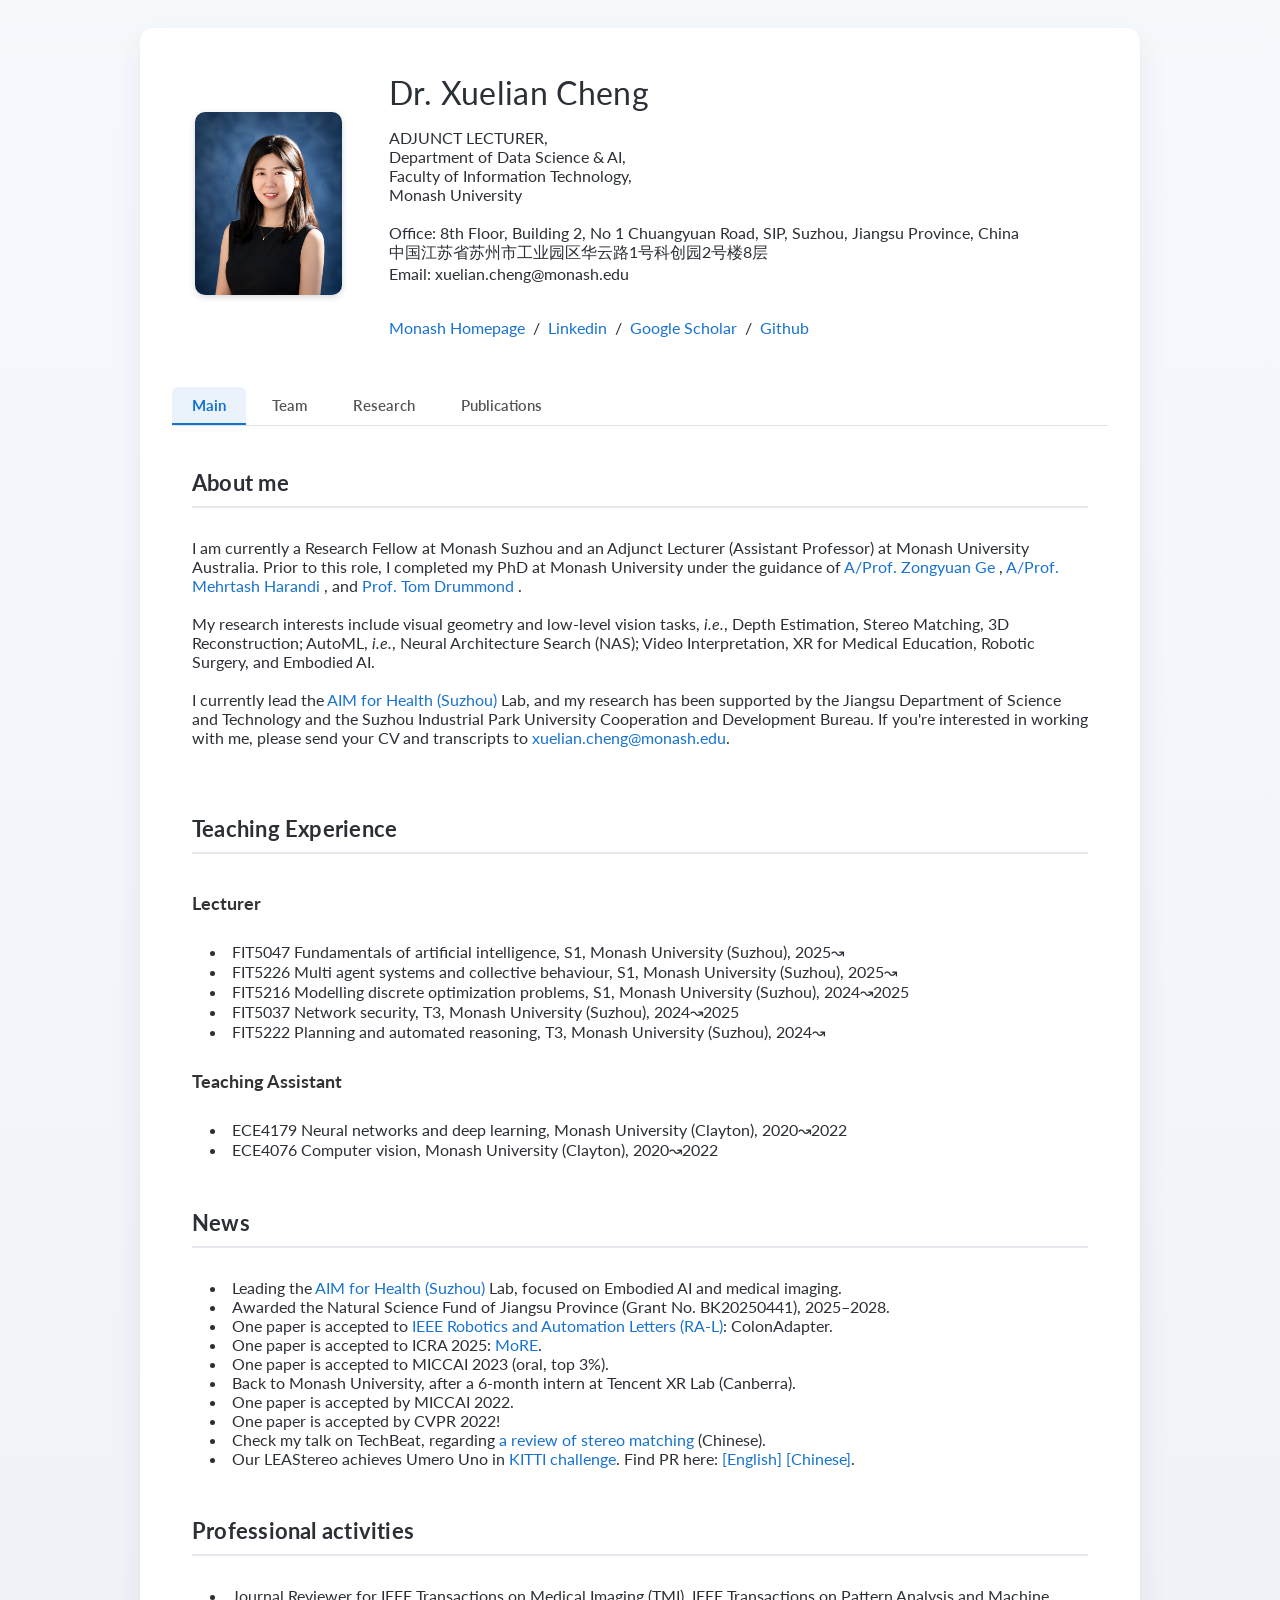
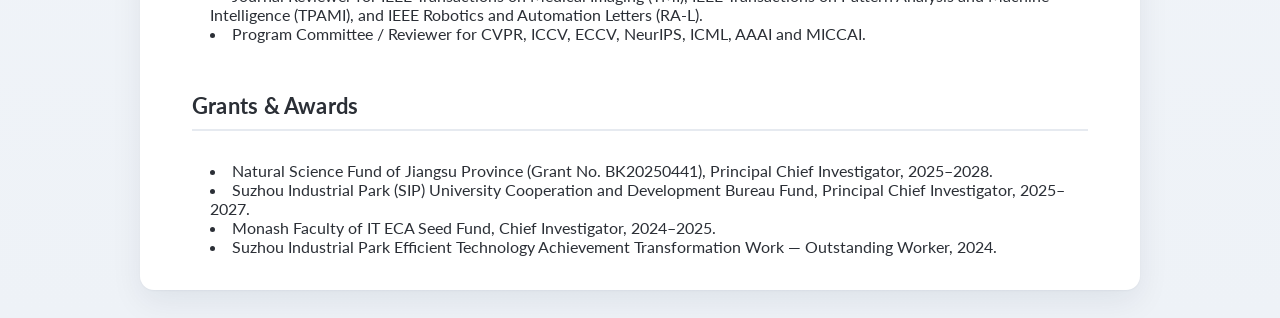
==== index.html @ e8de938c "Update index.html" ====
<!DOCTYPE HTML>
<html lang="en"><head><meta http-equiv="Content-Type" content="text/html; charset=UTF-8">
  <title>Xuelian Cheng</title>

  <meta name="author" content="Xuelian Cheng">
  <meta name="viewport" content="width=device-width, initial-scale=1">

  <link rel="stylesheet" type="text/css" href="stylesheet.css">

  <link rel="canonical" href="https://leonidk.com/">
  <link href="https://fonts.googleapis.com/css?family=Lato:400,700,400italic,700italic" rel="stylesheet" type="text/css">
  
  <!-- <link rel="icon" type="image/png" href="images/icon.png"> -->

  <!-- Global site tag (gtag.js) - Google Analytics -->
  <script async src="https://www.googletagmanager.com/gtag/js?id=G-W84Q98NV85"></script>
  <script>
    window.dataLayer = window.dataLayer || [];
    function gtag(){dataLayer.push(arguments);}
    gtag('js', new Date());

    gtag('config', 'G-W84Q98NV85');
  </script>

</head>



<body>
<table style="width:100%;max-width:1000px;border:0px;border-spacing:0px;border-collapse:separate;margin-right:auto;margin-left:auto;"><tbody>

    <tr style="padding:0px">
      <td style="padding:0px">
        <table style="width:100%;border:0px;border-spacing:0px;border-collapse:separate;margin-right:auto;margin-left:auto;"><tbody>
          <tr style="padding:0px">
            <td style="padding:2.5%;width:100%;max-width:13%">
              <a href="images/美式证件照.png"><img style="width:100%;max-width:100%" alt="profile photo" src="images/美式证件照.png" class="hoverZoomLink"></a>
            </td>

            <td style="padding:2.5%;width:50%;vertical-align:middle;">
              <p style="text-align:left">
                <name> Dr. Xuelian Cheng</name>
              </p>
              <p>
                ADJUNCT LECTURER,  
                <br />  
                Department of Data Science & AI,
                <br />
                Faculty of Information Technology,
                <br />
                Monash University
                <br />
                <br />
                Office: 8th Floor, Building 2, No 1 Chuangyuan Road, SIP, Suzhou, Jiangsu Province, China
                <br />
                中国江苏省苏州市工业园区华云路1号科创园2号楼8层
                <br />
                Email: xuelian.cheng@monash.edu
                <br />
              <br />

              <p style="text-align:left">
                <a href="https://research.monash.edu/en/persons/xuelian-cheng/">Monash Homepage</a> &nbsp/&nbsp
                <a href="https://www.linkedin.com/in/xuelian-cheng-529211160/">Linkedin</a> &nbsp/&nbsp
                <a href="https://scholar.google.com/citations?user=gQ5kHH8AAAAJ&hl=en">Google Scholar</a> &nbsp/&nbsp
                <a href="https://github.com/XuelianCheng/">Github</a>
              </p>
            </td>
          </tr>
        </tbody></table>

        <nav class="sitenav">
          <ul>
            <li><a href="index.html" class="active">Main</a></li>
            <li><a href="team.html">Team</a></li>
            <li><a href="research.html">Research</a></li>
            <li><a href="publications.html">Publications</a></li>
          </ul>
        </nav>

        <br>

        <table style="width:100%;border:0px;border-spacing:0px;border-collapse:separate;margin-right:auto;margin-left:auto;"><tbody>
          <tr>
            <td style="padding:20px 20px;width:100%;vertical-align:middle">
              <heading>About me</heading>
            </td>
          </tr>
          
          <tr>
            <td style="padding:10px 20px;width:100%;valign:middle">
              <div style="text-indent:0em">  I am currently a Research Fellow at Monash Suzhou and an Adjunct Lecturer (Assistant Professor) at Monash University Australia. Prior to this role, I completed my PhD at Monash University under the guidance of <a href="https://zongyuange.github.io/"> A/Prof. Zongyuan Ge </a>, <a href="https://sites.google.com/site/mehrtashharandi/"> A/Prof. Mehrtash Harandi </a>, and <a href="http://twd20g.blogspot.com/p/about-me.html"> Prof. Tom Drummond </a>. </div>
              <br />

              <div style="text-indent:0em">  My research interests include visual geometry and low-level vision tasks, <i>i.e.</i>, Depth Estimation, Stereo Matching, 3D Reconstruction; AutoML, <i>i.e.</i>, Neural Architecture Search (NAS); Video Interpretation, XR for Medical Education, Robotic Surgery, and Embodied AI.  </div>
              <br />

              <div style="text-indent:0em">  I currently lead the <a href="https://aim-for-health-suzhou-embodied-ai.github.io/">AIM for Health (Suzhou)</a> Lab, and my research has been supported by the Jiangsu Department of Science and Technology and the Suzhou Industrial Park University Cooperation and Development Bureau. If you're interested in working with me, please send your CV and transcripts to <a href="mailto:xuelian.cheng@monash.edu">xuelian.cheng@monash.edu</a>. </div>
            </td>
          </tr>

        </tbody></table>

        <!-- <hr> -->
        <br>        
        <!-- <hr> -->
        <br>

        <table style="width:100%;border:0px;border-spacing:0px;border-collapse:separate;margin-right:auto;margin-left:auto;"><tbody>
          <tr>
            <td style="padding:20px 20px;width:100%;vertical-align:middle">
              <heading>Teaching Experience</heading>
            </td>
          </tr>

          <tr>
            <td style="padding:10px 20px;width:100%;valign:middle">
              <div class="section-subheading">Lecturer</div>
            </td>
          </tr>

          <tr>
            <td style="padding:10px 20px;width:100%;valign:middle">
              <div style="text-indent:2em"> <li> FIT5047	Fundamentals of artificial intelligence, S1, Monash University (Suzhou), 2025↝ </li>  </div>
              <div style="text-indent:2em"> <li> FIT5226 Multi agent systems and collective behaviour, S1, Monash University (Suzhou), 2025↝ </li>  </div>
              <div style="text-indent:2em"> <li> FIT5216	Modelling discrete optimization problems, S1, Monash University (Suzhou), 2024↝2025 </li>  </div>
              <div style="text-indent:2em"> <li> FIT5037	Network security, T3, Monash University (Suzhou), 2024↝2025 </li>  </div>
              <div style="text-indent:2em"> <li> FIT5222	Planning and automated reasoning, T3, Monash University (Suzhou), 2024↝</li>  </div>
            </td>
          </tr>

          <tr>
            <td style="padding:10px 20px;width:100%;valign:middle">
              <div class="section-subheading">Teaching Assistant</div>
            </td>
          </tr>

          <tr>
            <td style="padding:10px 20px;width:100%;valign:middle">
              <div style="text-indent:2em"> <li> ECE4179	Neural networks and deep learning, Monash University (Clayton), 2020↝2022 </li>  </div>
              <div style="text-indent:2em"> <li> ECE4076	Computer vision, Monash University (Clayton), 2020↝2022 </li>  </div>
            </td>
          </tr>

        </tbody></table>

        <!-- <hr> -->
        <br>

        <table style="width:100%;border:0px;border-spacing:0px;border-collapse:separate;margin-right:auto;margin-left:auto;"><tbody>
          <tr>
            <td style="padding:20px 20px;width:100%;vertical-align:middle">
              <heading>News</heading>
            </td>
          </tr>

          <tr>
            <td style="padding:10px 20px;width:100%;valign:middle">
               <div style="text-indent:2em"> <li> Leading the <a href="https://aim-for-health-suzhou-embodied-ai.github.io/">AIM for Health (Suzhou)</a> Lab, focused on Embodied AI and medical imaging.</li>  </div>
               <div style="text-indent:2em"> <li> Awarded the Natural Science Fund of Jiangsu Province (Grant No. BK20250441), 2025&ndash;2028.</li>  </div>
               <div style="text-indent:2em"> <li> One paper is accepted to <a href="https://doi.org/10.1109/LRA.2025.3623938">IEEE Robotics and Automation Letters (RA-L)</a>: ColonAdapter.</li>  </div>
               <div style="text-indent:2em"> <li> One paper is accepted to ICRA 2025: <a href="https://doi.org/10.48550/arXiv.2503.08007">MoRE</a>.</li>  </div>
               <div style="text-indent:2em"> <li> One paper is accepted to MICCAI 2023 (oral, top 3%).</li>  </div>
               <div style="text-indent:2em"> <li> Back to Monash University, after a 6-month intern at Tencent XR Lab (Canberra).</li>  </div>
               <div style="text-indent:2em"> <li> One paper is accepted by MICCAI 2022.</li>  </div>
               <div style="text-indent:2em"> <li> One paper is accepted by CVPR 2022!</li>  </div>
               <div style="text-indent:2em"> <li> Check my talk on TechBeat, regarding <a href="https://www.techbeat.net/talk-info?id=606/">a review of stereo matching</a> (Chinese). 
              </li> </div>
              <div style="text-indent:2em"> <li> Our LEAStereo achieves Umero Uno in <a href="http://www.cvlibs.net/datasets/kitti/eval_scene_flow.php?benchmark=stereo/">KITTI challenge</a>. Find PR here: <a href="https://algorithm.data61.csiro.au/eight-papers-accepted-at-worlds-most-prestigious-machine-learning-conference/">[English]</a> <a href="https://mp.weixin.qq.com/s/6F2RRPjKbyE8pBblomYjpQ">[Chinese]</a>.
              </li> </div>
            </td>
          </tr>

        </tbody></table>


        <!-- <hr> -->
        <br>

        <table style="width:100%;border:0px;border-spacing:0px;border-collapse:separate;margin-right:auto;margin-left:auto;"><tbody>
          <tr>
            <td style="padding:20px 20px;width:100%;vertical-align:middle">
              <heading>Professional activities</heading>
            </td>
          </tr>

          <tr>
            <td style="padding:10px 20px;width:100%;valign:middle">
              <div style="text-indent:2em">  <li>Journal Reviewer for IEEE Transactions on Medical Imaging (TMI), IEEE Transactions on Pattern Analysis and Machine Intelligence (TPAMI), and IEEE Robotics and Automation Letters (RA-L).</li> </div>
              <div style="text-indent:2em">  <li>Program Committee / Reviewer for CVPR, ICCV, ECCV, NeurIPS, ICML, AAAI and MICCAI.</li> </div>
            </td>

          </tr>



        </tbody></table>

        <br>

        <table style="width:100%;border:0px;border-spacing:0px;border-collapse:separate;margin-right:auto;margin-left:auto;"><tbody>
          <tr>
            <td style="padding:20px 20px;width:100%;vertical-align:middle">
              <heading>Grants &amp; Awards</heading>
            </td>
          </tr>

          <tr>
            <td style="padding:10px 20px;width:100%;valign:middle">
              <div style="text-indent:2em"> <li> Natural Science Fund of Jiangsu Province (Grant No. BK20250441), Principal Chief Investigator, 2025&ndash;2028. </li> </div>
              <div style="text-indent:2em"> <li> Suzhou Industrial Park (SIP) University Cooperation and Development Bureau Fund, Principal Chief Investigator, 2025&ndash;2027. </li> </div>
              <div style="text-indent:2em"> <li> Monash Faculty of IT ECA Seed Fund, Chief Investigator, 2024&ndash;2025. </li> </div>
              <div style="text-indent:2em"> <li> Suzhou Industrial Park Efficient Technology Achievement Transformation Work &mdash; Outstanding Worker, 2024. </li> </div>
            </td>
          </tr>

        </tbody></table>


      </td>
    </tr>
  </table>
</body>

</html>
---- stylesheet.css ----
/* latin-ext */
@font-face {
  font-family: 'Lato';
  font-style: italic;
  font-weight: 400;
  src: local('Lato Italic'), local('Lato-Italic'), url(https://fonts.gstatic.com/s/lato/v15/S6u8w4BMUTPHjxsAUi-qNiXg7eU0.woff2) format('woff2');
  unicode-range: U+0100-024F, U+0259, U+1E00-1EFF, U+2020, U+20A0-20AB, U+20AD-20CF, U+2113, U+2C60-2C7F, U+A720-A7FF;
}
/* latin */
@font-face {
  font-family: 'Lato';
  font-style: italic;
  font-weight: 400;
  src: local('Lato Italic'), local('Lato-Italic'), url(https://fonts.gstatic.com/s/lato/v15/S6u8w4BMUTPHjxsAXC-qNiXg7Q.woff2) format('woff2');
  unicode-range: U+0000-00FF, U+0131, U+0152-0153, U+02BB-02BC, U+02C6, U+02DA, U+02DC, U+2000-206F, U+2074, U+20AC, U+2122, U+2191, U+2193, U+2212, U+2215, U+FEFF, U+FFFD;
}
/* latin-ext */
@font-face {
  font-family: 'Lato';
  font-style: italic;
  font-weight: 700;
  src: local('Lato Bold Italic'), local('Lato-BoldItalic'), url(https://fonts.gstatic.com/s/lato/v15/S6u_w4BMUTPHjxsI5wq_FQftx9897sxZ.woff2) format('woff2');
  unicode-range: U+0100-024F, U+0259, U+1E00-1EFF, U+2020, U+20A0-20AB, U+20AD-20CF, U+2113, U+2C60-2C7F, U+A720-A7FF;
}
/* latin */
@font-face {
  font-family: 'Lato';
  font-style: italic;
  font-weight: 700;
  src: local('Lato Bold Italic'), local('Lato-BoldItalic'), url(https://fonts.gstatic.com/s/lato/v15/S6u_w4BMUTPHjxsI5wq_Gwftx9897g.woff2) format('woff2');
  unicode-range: U+0000-00FF, U+0131, U+0152-0153, U+02BB-02BC, U+02C6, U+02DA, U+02DC, U+2000-206F, U+2074, U+20AC, U+2122, U+2191, U+2193, U+2212, U+2215, U+FEFF, U+FFFD;
}
/* latin-ext */
@font-face {
  font-family: 'Lato';
  font-style: normal;
  font-weight: 400;
  src: local('Lato Regular'), local('Lato-Regular'), url(https://fonts.gstatic.com/s/lato/v15/S6uyw4BMUTPHjxAwXiWtFCfQ7A.woff2) format('woff2');
  unicode-range: U+0100-024F, U+0259, U+1E00-1EFF, U+2020, U+20A0-20AB, U+20AD-20CF, U+2113, U+2C60-2C7F, U+A720-A7FF;
}
/* latin */
@font-face {
  font-family: 'Lato';
  font-style: normal;
  font-weight: 400;
  src: local('Lato Regular'), local('Lato-Regular'), url(https://fonts.gstatic.com/s/lato/v15/S6uyw4BMUTPHjx4wXiWtFCc.woff2) format('woff2');
  unicode-range: U+0000-00FF, U+0131, U+0152-0153, U+02BB-02BC, U+02C6, U+02DA, U+02DC, U+2000-206F, U+2074, U+20AC, U+2122, U+2191, U+2193, U+2212, U+2215, U+FEFF, U+FFFD;
}
/* latin-ext */
@font-face {
  font-family: 'Lato';
  font-style: normal;
  font-weight: 700;
  src: local('Lato Bold'), local('Lato-Bold'), url(https://fonts.gstatic.com/s/lato/v15/S6u9w4BMUTPHh6UVSwaPGQ3q5d0N7w.woff2) format('woff2');
  unicode-range: U+0100-024F, U+0259, U+1E00-1EFF, U+2020, U+20A0-20AB, U+20AD-20CF, U+2113, U+2C60-2C7F, U+A720-A7FF;
}
/* latin */
@font-face {
  font-family: 'Lato';
  font-style: normal;
  font-weight: 700;
  src: local('Lato Bold'), local('Lato-Bold'), url(https://fonts.gstatic.com/s/lato/v15/S6u9w4BMUTPHh6UVSwiPGQ3q5d0.woff2) format('woff2');
  unicode-range: U+0000-00FF, U+0131, U+0152-0153, U+02BB-02BC, U+02C6, U+02DA, U+02DC, U+2000-206F, U+2074, U+20AC, U+2122, U+2191, U+2193, U+2212, U+2215, U+FEFF, U+FFFD;
}

:root {
  --accent: #1772d0;
  --accent-dark: #0f4f96;
  --accent-hover: #f09228;
  --ink: #2b2f36;
  --ink-soft: #55606e;
  --hairline: #e6eaf0;
  --page-bg: #eef2f7;
  --card-bg: #ffffff;
}

html {
  background: var(--page-bg);
}

body {
  background: linear-gradient(180deg, #f6f9fc 0%, #eef2f7 100%);
  margin: 0;
  padding: 28px 14px;
  color: var(--ink);
  -webkit-font-smoothing: antialiased;
  -moz-osx-font-smoothing: grayscale;
}

body > table {
  background: var(--card-bg);
  border-radius: 14px;
  box-shadow: 0 1px 2px rgba(20, 30, 50, 0.04), 0 12px 32px rgba(20, 30, 50, 0.07);
  padding: 6px 32px 24px 32px;
}

a {
  color: var(--accent);
  text-decoration: none;
  transition: color .15s ease-in-out;
}

a:focus,
a:hover {
  color: var(--accent-hover);
  text-decoration: none;
}

body,
td,
th,
tr,
p,
a {
  font-family: 'Lato', Verdana, Helvetica, sans-serif;
  font-size: 16px
}

strong {
  font-family: 'Lato', Verdana, Helvetica, sans-serif;
  font-size: 16px;
}

li {
  text-indent: 0;
  margin-left: 0;
  padding-left: 1.1em;
}

heading {
  display: block;
  font-family: 'Lato', Verdana, Helvetica, sans-serif;
  font-size: 22px;
  font-weight: 700;
  color: var(--ink);
  letter-spacing: 0.01em;
  padding-bottom: 10px;
  border-bottom: 2px solid var(--hairline);
}

papertitle {
  font-family: 'Lato', Verdana, Helvetica, sans-serif;
  font-size: 16px;
  font-weight: 700;
  color: var(--accent-dark);
}

name {
  font-family: 'Lato', Verdana, Helvetica, sans-serif;
  font-size: 32px;
  color: var(--ink);
  letter-spacing: 0.01em;
}

.one {
  width: 160px;
  height: 160px;
  position: relative;
}

.two {
  width: 160px;
  height: 160px;
  position: absolute;
  transition: opacity .2s ease-in-out;
  -moz-transition: opacity .2s ease-in-out;
  -webkit-transition: opacity .2s ease-in-out;
}

.fade {
  transition: opacity .2s ease-in-out;
  -moz-transition: opacity .2s ease-in-out;
  -webkit-transition: opacity .2s ease-in-out;
}

span.highlight {
  background-color: #ffffd0;
}

/* top navigation */
nav.sitenav {
  width: 100%;
  margin: 10px 0 4px 0;
  border-bottom: 1px solid #e2e2e2;
}

nav.sitenav ul {
  list-style: none;
  margin: 0;
  padding: 0;
  display: flex;
  flex-wrap: wrap;
  gap: 6px;
}

nav.sitenav li {
  margin: 0;
  padding: 0;
}

nav.sitenav a {
  display: block;
  padding: 9px 20px;
  font-family: 'Lato', Verdana, Helvetica, sans-serif;
  font-size: 15px;
  font-weight: 600;
  color: #555555;
  border-radius: 6px 6px 0 0;
  border-bottom: 2px solid transparent;
  transition: background-color .15s ease-in-out, color .15s ease-in-out;
}

nav.sitenav a:hover {
  color: #1772d0;
  background-color: #f3f7fc;
  text-decoration: none;
}

nav.sitenav a.active {
  color: #1772d0;
  font-weight: 700;
  background-color: #eaf2fc;
  border-bottom: 2px solid #1772d0;
}

/* team / project cards */
.card-grid {
  display: grid;
  grid-template-columns: repeat(auto-fill, minmax(260px, 1fr));
  gap: 24px;
}

.member-card {
  display: flex;
  flex-direction: column;
  min-height: 158px;
  padding: 14px;
  background: var(--card-bg);
  border: 1px solid var(--hairline);
  border-radius: 10px;
  box-shadow: 0 1px 2px rgba(20, 30, 50, 0.04);
  transition: transform .15s ease-in-out, box-shadow .15s ease-in-out, border-color .15s ease-in-out;
}

.member-card:hover {
  transform: translateY(-2px);
  box-shadow: 0 8px 20px rgba(20, 30, 50, 0.08);
  border-color: #d7e3f3;
}

.member-header {
  display: flex;
  align-items: center;
  gap: 12px;
  margin-bottom: 6px;
}

.member-avatar {
  width: 56px;
  height: 56px;
  min-width: 56px;
  border-radius: 50%;
  object-fit: cover;
  border: 1px solid var(--hairline);
}

.member-card .member-name {
  font-family: 'Lato', Verdana, Helvetica, sans-serif;
  font-size: 17px;
  font-weight: 700;
}

.member-card .member-role {
  font-size: 14px;
  color: #555555;
  margin: 2px 0 6px 0;
}

.member-card .member-topic {
  font-size: 14px;
  color: #333333;
}

.section-subheading {
  font-family: 'Lato', Verdana, Helvetica, sans-serif;
  font-size: 18px;
  font-weight: 700;
  color: #333333;
  margin: 8px 0;
}

/* publication / project thumbnails */
.pub-thumb {
  position: relative;
  display: inline-block;
  line-height: 0;
}

.pub-thumb img {
  display: block;
  width: 160px;
  max-width: 100%;
  border-radius: 6px;
  box-shadow: 0 2px 6px rgba(20, 30, 50, 0.18);
  transition: transform .2s ease-in-out, box-shadow .2s ease-in-out;
}

.pub-thumb:hover img {
  transform: translateY(-2px);
  box-shadow: 0 10px 20px rgba(20, 30, 50, 0.22);
}

.pub-badge {
  position: absolute;
  left: 0;
  bottom: 0;
  width: max-content;
  white-space: nowrap;
  background-color: rgba(15, 79, 150, 0.85);
  color: #ffffff;
  font-family: 'Lato', Verdana, Helvetica, sans-serif;
  font-size: 10px;
  font-weight: 600;
  letter-spacing: 0.04em;
  text-transform: uppercase;
  padding: 4px 11px;
  border-radius: 0 6px 0 0;
}

/* profile photo */
.hoverZoomLink {
  border-radius: 10px;
  box-shadow: 0 2px 6px rgba(20, 30, 50, 0.18);
  transition: transform .2s ease-in-out, box-shadow .2s ease-in-out;
}

.hoverZoomLink:hover {
  transform: scale(1.02);
  box-shadow: 0 10px 24px rgba(20, 30, 50, 0.22);
}

/* research topic / project thumbnails (unwrapped images) */
td > img[width="160"] {
  border-radius: 6px;
  box-shadow: 0 2px 6px rgba(20, 30, 50, 0.14);
  transition: transform .2s ease-in-out, box-shadow .2s ease-in-out;
}

td > img[width="160"]:hover {
  transform: translateY(-2px);
  box-shadow: 0 10px 20px rgba(20, 30, 50, 0.18);
}

/* small screens */
@media (max-width: 620px) {
  body {
    padding: 14px 8px;
  }

  body > table {
    padding: 4px 16px 16px 16px;
    border-radius: 10px;
  }

  name {
    font-size: 26px;
  }

  heading {
    font-size: 20px;
  }

  nav.sitenav a {
    padding: 8px 12px;
    font-size: 14px;
  }
}
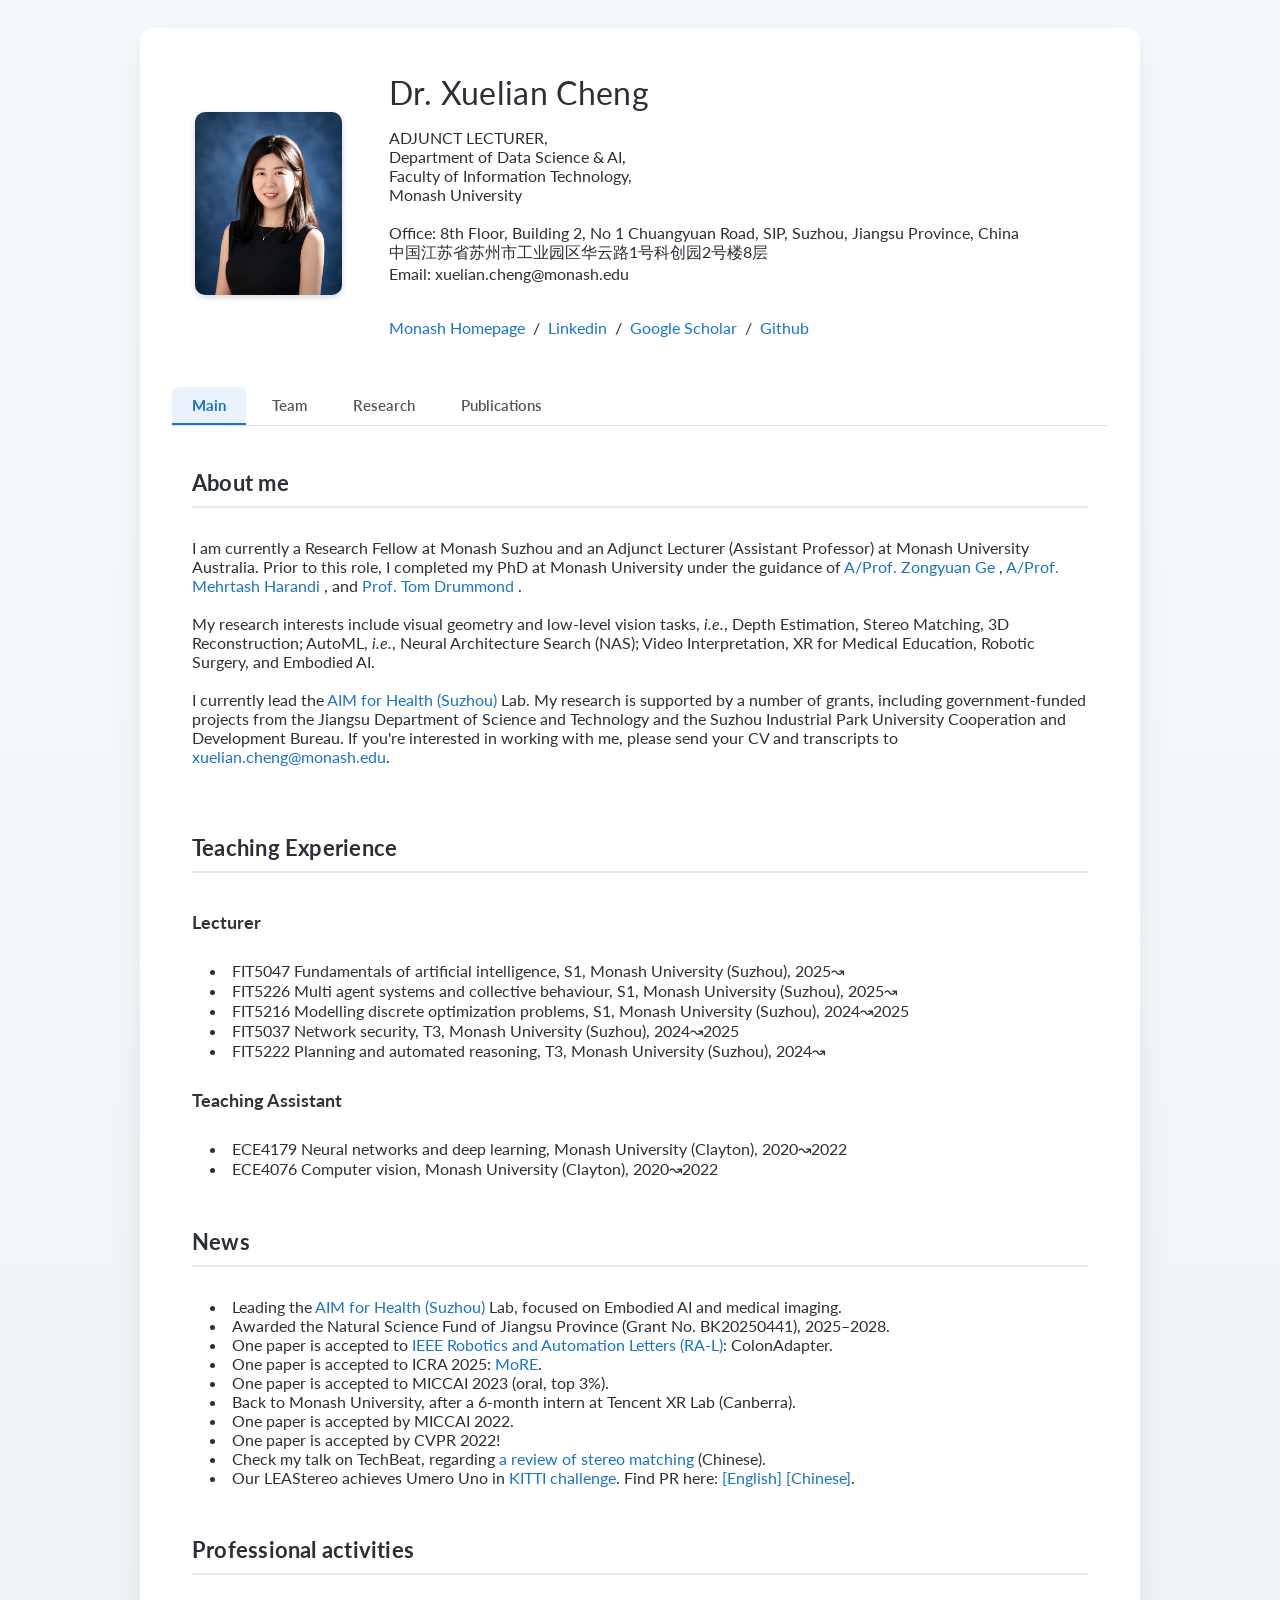
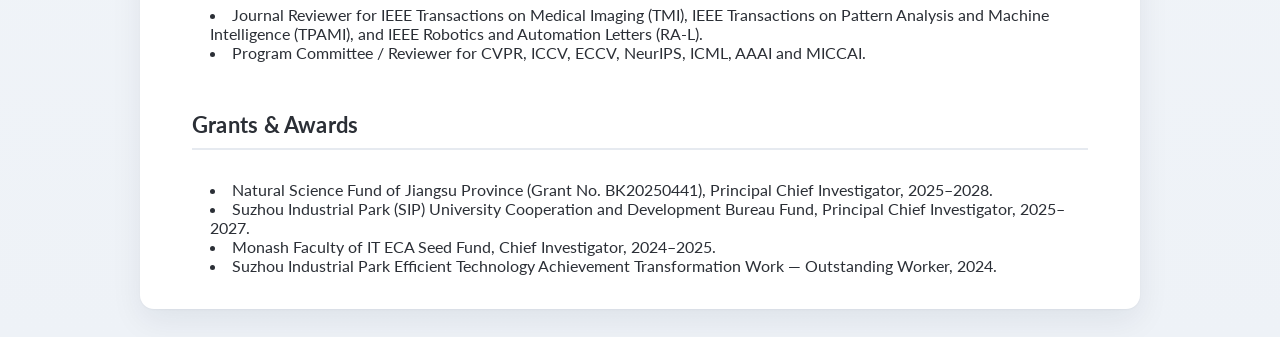
==== commit e82ec65e: "Update index.html" ====
--- a/index.html
+++ b/index.html
@@ -95,7 +95,7 @@
               <div style="text-indent:0em">  My research interests include visual geometry and low-level vision tasks, <i>i.e.</i>, Depth Estimation, Stereo Matching, 3D Reconstruction; AutoML, <i>i.e.</i>, Neural Architecture Search (NAS); Video Interpretation, XR for Medical Education, Robotic Surgery, and Embodied AI.  </div>
               <br />
 
-              <div style="text-indent:0em">  I currently lead the <a href="https://aim-for-health-suzhou-embodied-ai.github.io/">AIM for Health (Suzhou)</a> Lab, and my research has been supported by the Jiangsu Department of Science and Technology and the Suzhou Industrial Park University Cooperation and Development Bureau. If you're interested in working with me, please send your CV and transcripts to <a href="mailto:xuelian.cheng@monash.edu">xuelian.cheng@monash.edu</a>. </div>
+              <div style="text-indent:0em">  I currently lead the <a href="https://aim-for-health-suzhou-embodied-ai.github.io/">AIM for Health (Suzhou)</a> Lab. My research is supported by a number of grants, including government-funded projects from the Jiangsu Department of Science and Technology and the Suzhou Industrial Park University Cooperation and Development Bureau. If you're interested in working with me, please send your CV and transcripts to <a href="mailto:xuelian.cheng@monash.edu">xuelian.cheng@monash.edu</a>. </div>
             </td>
           </tr>
 
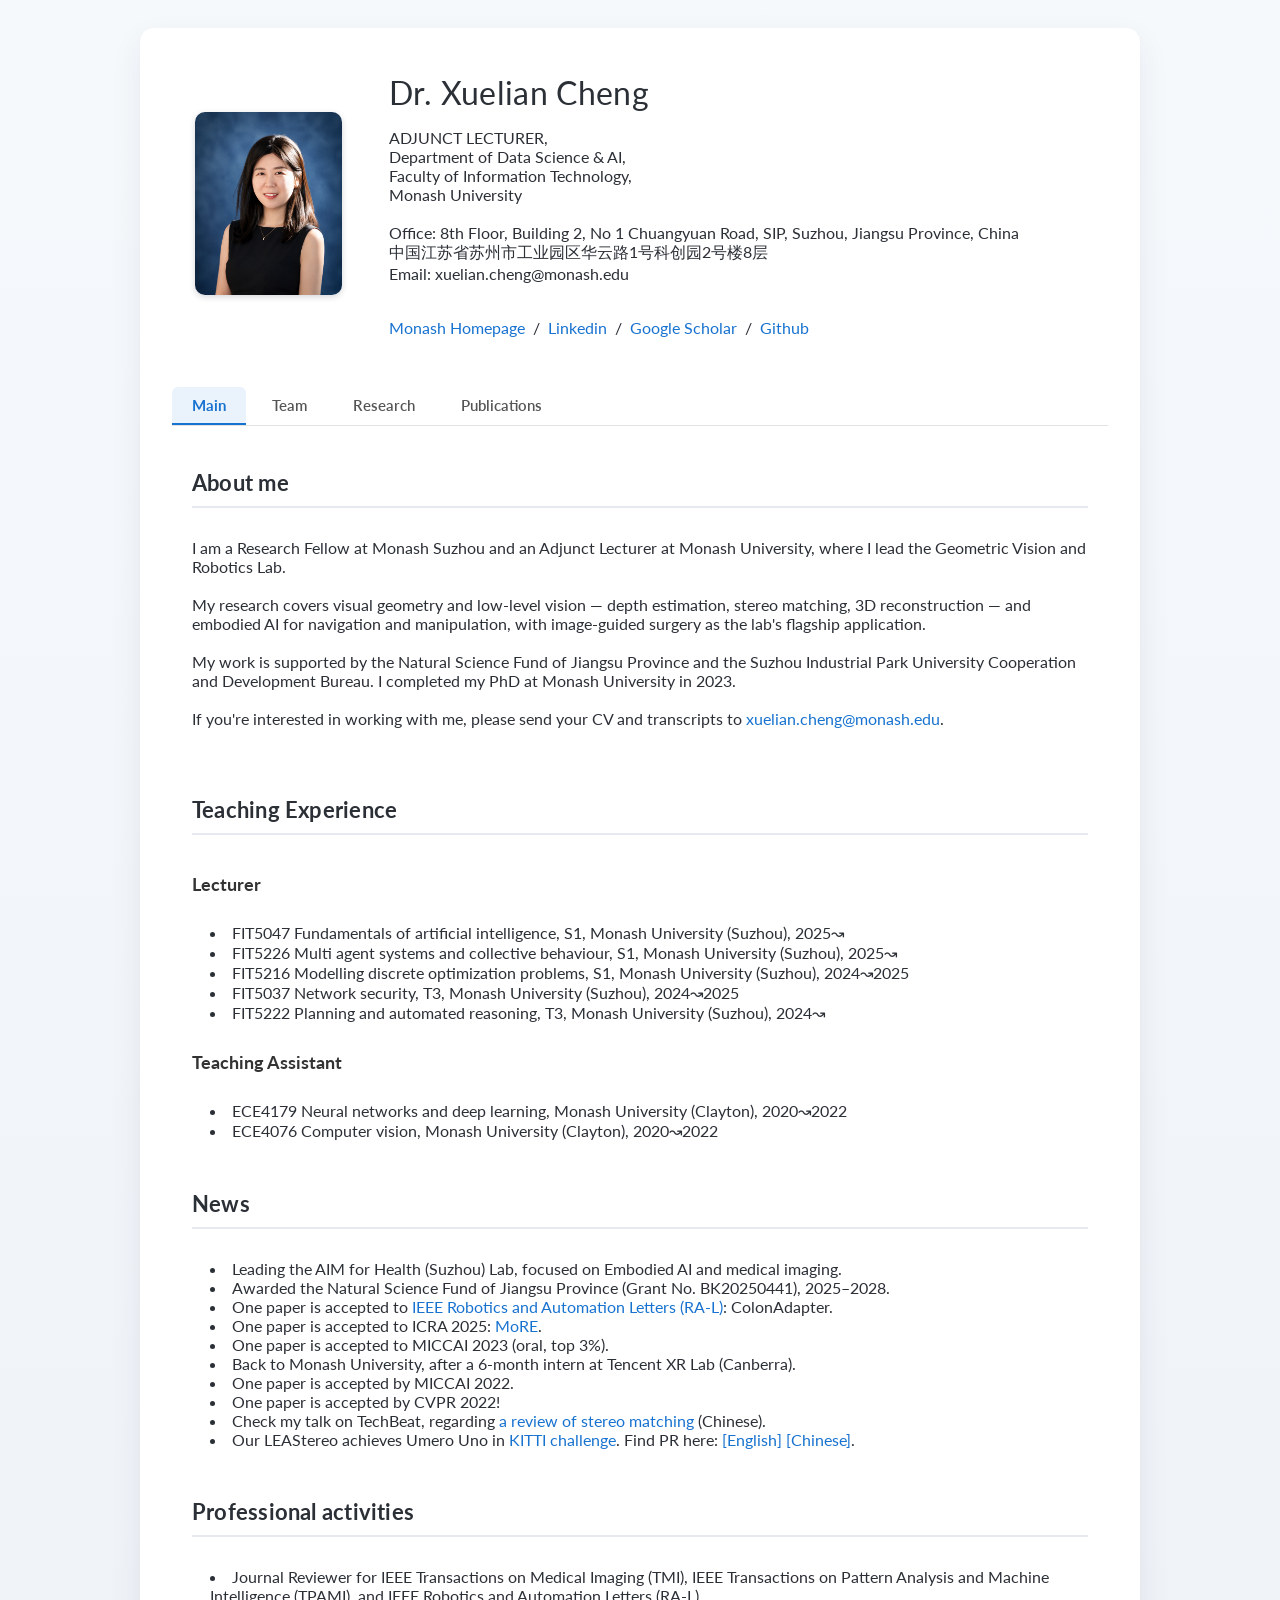
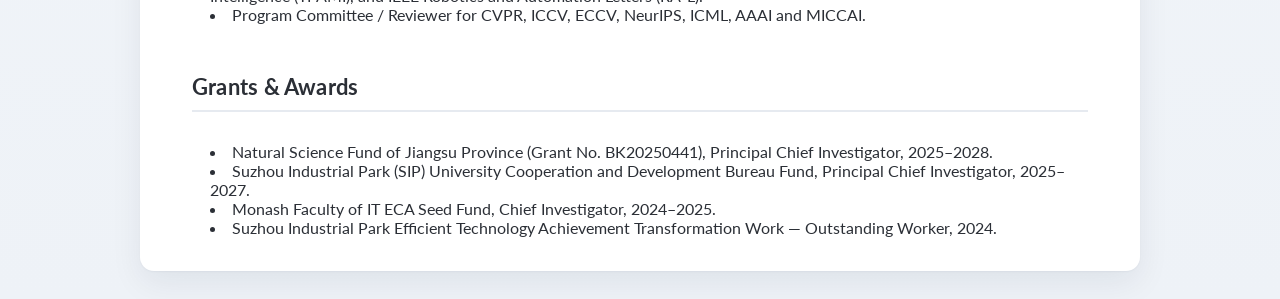
==== commit 22a11c21: "update details" ====
--- a/index.html
+++ b/index.html
@@ -7,7 +7,7 @@
 
   <link rel="stylesheet" type="text/css" href="stylesheet.css">
 
-  <link rel="canonical" href="https://leonidk.com/">
+  <link rel="canonical" href="https://xueliancheng.github.io/">
   <link href="https://fonts.googleapis.com/css?family=Lato:400,700,400italic,700italic" rel="stylesheet" type="text/css">
   
   <!-- <link rel="icon" type="image/png" href="images/icon.png"> -->
@@ -62,7 +62,7 @@
               <p style="text-align:left">
                 <a href="https://research.monash.edu/en/persons/xuelian-cheng/">Monash Homepage</a> &nbsp/&nbsp
                 <a href="https://www.linkedin.com/in/xuelian-cheng-529211160/">Linkedin</a> &nbsp/&nbsp
-                <a href="https://scholar.google.com/citations?user=gQ5kHH8AAAAJ&hl=en">Google Scholar</a> &nbsp/&nbsp
+                <a href="https://scholar.google.com/citations?user=pCsSANsAAAAJ&hl=en">Google Scholar</a> &nbsp/&nbsp
                 <a href="https://github.com/XuelianCheng/">Github</a>
               </p>
             </td>
@@ -89,13 +89,16 @@
           
           <tr>
             <td style="padding:10px 20px;width:100%;valign:middle">
-              <div style="text-indent:0em">  I am currently a Research Fellow at Monash Suzhou and an Adjunct Lecturer (Assistant Professor) at Monash University Australia. Prior to this role, I completed my PhD at Monash University under the guidance of <a href="https://zongyuange.github.io/"> A/Prof. Zongyuan Ge </a>, <a href="https://sites.google.com/site/mehrtashharandi/"> A/Prof. Mehrtash Harandi </a>, and <a href="http://twd20g.blogspot.com/p/about-me.html"> Prof. Tom Drummond </a>. </div>
-              <br />
-
-              <div style="text-indent:0em">  My research interests include visual geometry and low-level vision tasks, <i>i.e.</i>, Depth Estimation, Stereo Matching, 3D Reconstruction; AutoML, <i>i.e.</i>, Neural Architecture Search (NAS); Video Interpretation, XR for Medical Education, Robotic Surgery, and Embodied AI.  </div>
-              <br />
-
-              <div style="text-indent:0em">  I currently lead the <a href="https://aim-for-health-suzhou-embodied-ai.github.io/">AIM for Health (Suzhou)</a> Lab. My research is supported by a number of grants, including government-funded projects from the Jiangsu Department of Science and Technology and the Suzhou Industrial Park University Cooperation and Development Bureau. If you're interested in working with me, please send your CV and transcripts to <a href="mailto:xuelian.cheng@monash.edu">xuelian.cheng@monash.edu</a>. </div>
+              <div style="text-indent:0em">  I am a Research Fellow at Monash Suzhou and an Adjunct Lecturer at Monash University, where I lead the Geometric Vision and Robotics Lab. </div>
+              <br />
+
+              <div style="text-indent:0em">  My research covers visual geometry and low-level vision &mdash; depth estimation, stereo matching, 3D reconstruction &mdash; and embodied AI for navigation and manipulation, with image-guided surgery as the lab's flagship application. </div>
+              <br />
+
+              <div style="text-indent:0em">  My work is supported by the Natural Science Fund of Jiangsu Province and the Suzhou Industrial Park University Cooperation and Development Bureau. I completed my PhD at Monash University in 2023. </div>
+              <br />
+
+              <div style="text-indent:0em">  If you're interested in working with me, please send your CV and transcripts to <a href="mailto:xuelian.cheng@monash.edu">xuelian.cheng@monash.edu</a>. </div>
             </td>
           </tr>
 
@@ -156,7 +159,7 @@
 
           <tr>
             <td style="padding:10px 20px;width:100%;valign:middle">
-               <div style="text-indent:2em"> <li> Leading the <a href="https://aim-for-health-suzhou-embodied-ai.github.io/">AIM for Health (Suzhou)</a> Lab, focused on Embodied AI and medical imaging.</li>  </div>
+               <div style="text-indent:2em"> <li> Leading the AIM for Health (Suzhou) Lab, focused on Embodied AI and medical imaging.</li>  </div>
                <div style="text-indent:2em"> <li> Awarded the Natural Science Fund of Jiangsu Province (Grant No. BK20250441), 2025&ndash;2028.</li>  </div>
                <div style="text-indent:2em"> <li> One paper is accepted to <a href="https://doi.org/10.1109/LRA.2025.3623938">IEEE Robotics and Automation Letters (RA-L)</a>: ColonAdapter.</li>  </div>
                <div style="text-indent:2em"> <li> One paper is accepted to ICRA 2025: <a href="https://doi.org/10.48550/arXiv.2503.08007">MoRE</a>.</li>  </div>
--- a/stylesheet.css
+++ b/stylesheet.css
@@ -292,30 +292,38 @@
 /* publication / project thumbnails */
 .pub-thumb {
   position: relative;
-  display: inline-block;
-  line-height: 0;
+  width: 160px;
+  height: 110px;
+  max-width: 100%;
+  overflow: hidden;
+  border-radius: 6px;
+  background: var(--card-bg);
+  border: 1px solid var(--hairline);
+  box-shadow: 0 2px 6px rgba(20, 30, 50, 0.18);
+  transition: transform .2s ease-in-out, box-shadow .2s ease-in-out;
 }
 
 .pub-thumb img {
   display: block;
-  width: 160px;
-  max-width: 100%;
-  border-radius: 6px;
-  box-shadow: 0 2px 6px rgba(20, 30, 50, 0.18);
-  transition: transform .2s ease-in-out, box-shadow .2s ease-in-out;
-}
-
-.pub-thumb:hover img {
+  width: 100%;
+  height: 100%;
+  object-fit: contain;
+}
+
+.pub-thumb:hover {
   transform: translateY(-2px);
   box-shadow: 0 10px 20px rgba(20, 30, 50, 0.22);
 }
 
 .pub-badge {
   position: absolute;
-  left: 0;
-  bottom: 0;
+  top: 6px;
+  left: 6px;
+  z-index: 2;
+  display: inline-block;
   width: max-content;
   white-space: nowrap;
+  line-height: normal;
   background-color: rgba(15, 79, 150, 0.85);
   color: #ffffff;
   font-family: 'Lato', Verdana, Helvetica, sans-serif;
@@ -324,7 +332,7 @@
   letter-spacing: 0.04em;
   text-transform: uppercase;
   padding: 4px 11px;
-  border-radius: 0 6px 0 0;
+  border-radius: 4px;
 }
 
 /* profile photo */
@@ -351,6 +359,87 @@
   box-shadow: 0 10px 20px rgba(20, 30, 50, 0.18);
 }
 
+/* research topic cards */
+.research-grid {
+  display: grid;
+  grid-template-columns: repeat(auto-fit, minmax(320px, 1fr));
+  gap: 26px;
+}
+
+.research-card {
+  display: flex;
+  flex-direction: column;
+  background: var(--card-bg);
+  border: 1px solid var(--hairline);
+  border-radius: 14px;
+  overflow: hidden;
+  box-shadow: 0 1px 2px rgba(20, 30, 50, 0.04), 0 8px 20px rgba(20, 30, 50, 0.05);
+  transition: transform .18s ease-in-out, box-shadow .18s ease-in-out, border-color .18s ease-in-out;
+}
+
+.research-card:hover {
+  transform: translateY(-3px);
+  box-shadow: 0 14px 28px rgba(20, 30, 50, 0.12);
+  border-color: #d7e3f3;
+}
+
+.research-thumb {
+  position: relative;
+  width: 100%;
+  aspect-ratio: 2 / 1;
+  overflow: hidden;
+  background: #0f1b2b;
+}
+
+.research-thumb img {
+  display: block;
+  width: 100%;
+  height: 100%;
+  object-fit: cover;
+  transition: transform .3s ease-in-out;
+}
+
+.research-card:hover .research-thumb img {
+  transform: scale(1.04);
+}
+
+.research-body {
+  padding: 18px 22px 20px 22px;
+  display: flex;
+  flex-direction: column;
+  flex-grow: 1;
+}
+
+.research-title {
+  font-family: 'Lato', Verdana, Helvetica, sans-serif;
+  font-size: 17px;
+  font-weight: 700;
+  color: var(--accent-dark);
+  margin: 0 0 8px 0;
+}
+
+.research-desc {
+  font-size: 14px;
+  line-height: 1.55;
+  color: var(--ink-soft);
+  margin: 0 0 12px 0;
+  flex-grow: 1;
+}
+
+.research-work {
+  font-size: 12.5px;
+  color: var(--ink-soft);
+  padding-top: 12px;
+  border-top: 1px solid var(--hairline);
+  margin: 0;
+  line-height: 1.6;
+}
+
+.research-work strong {
+  font-size: 12.5px;
+  color: var(--ink);
+}
+
 /* small screens */
 @media (max-width: 620px) {
   body {
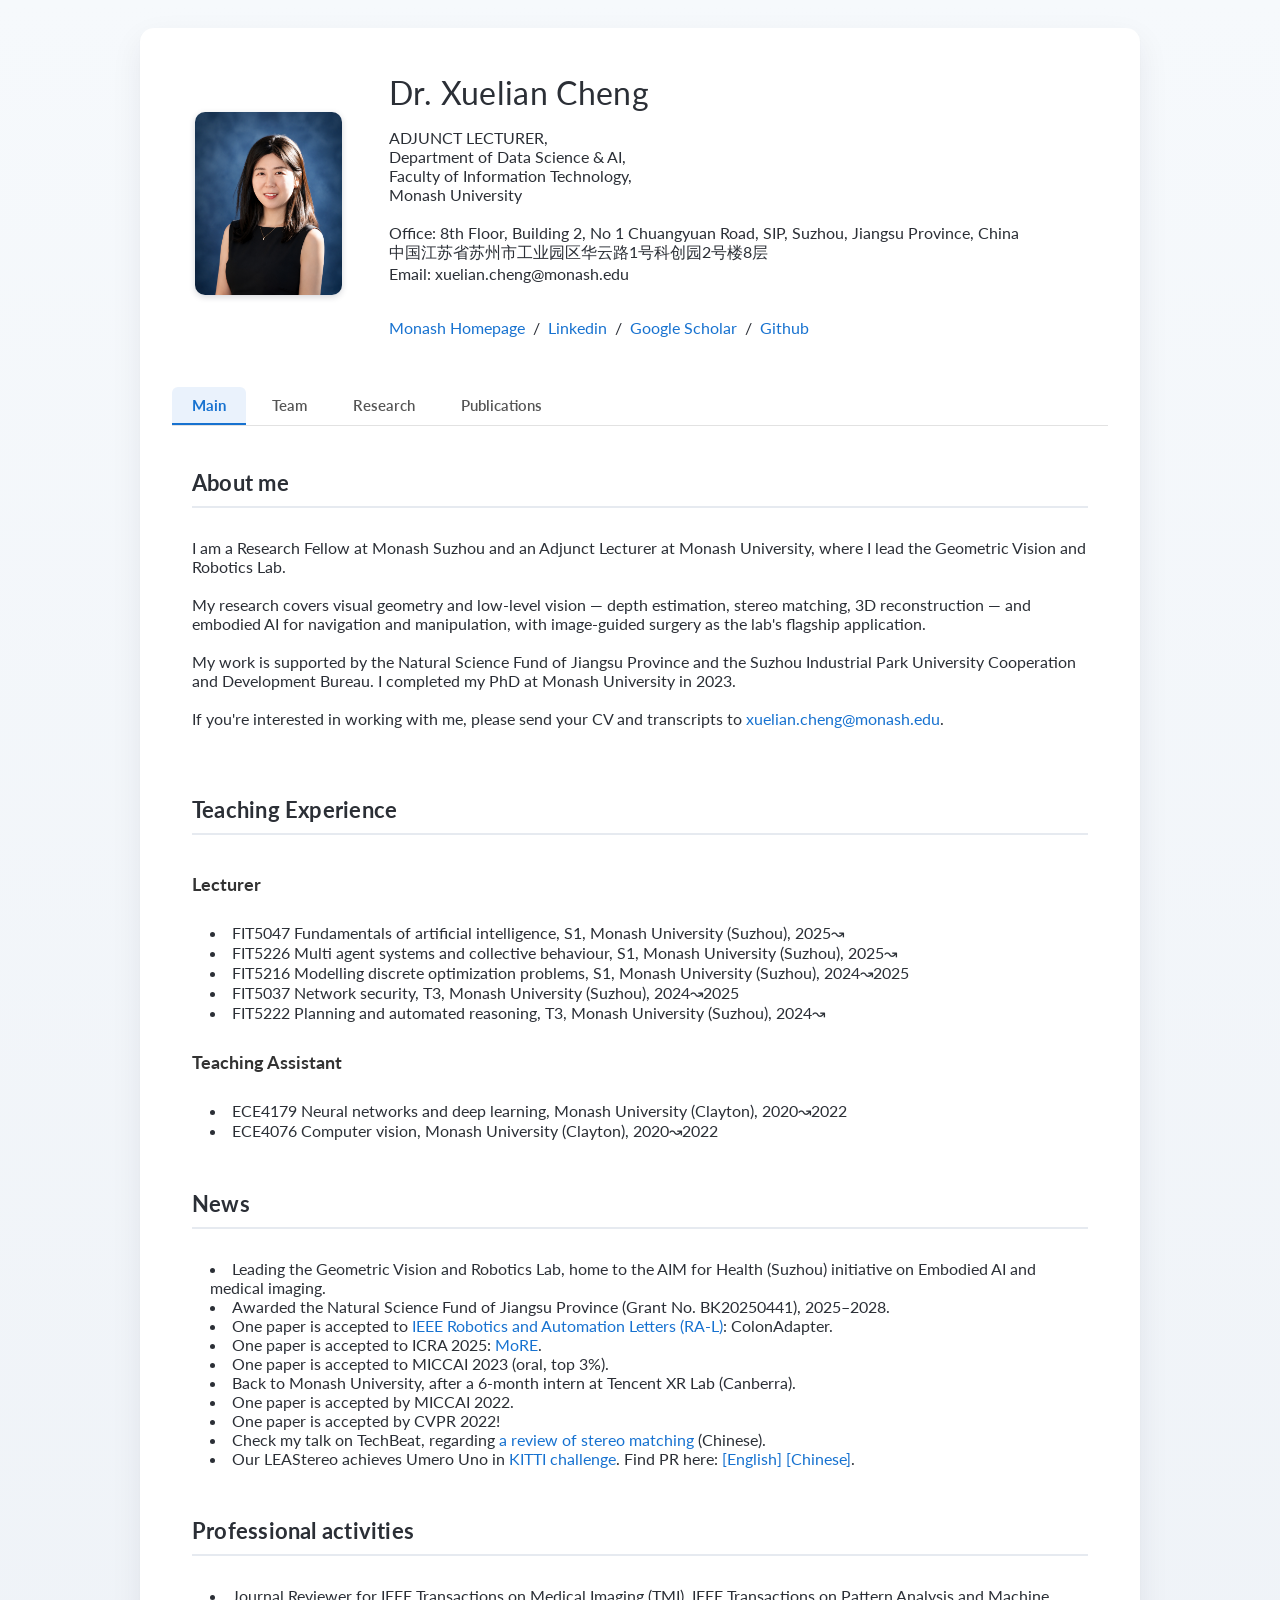
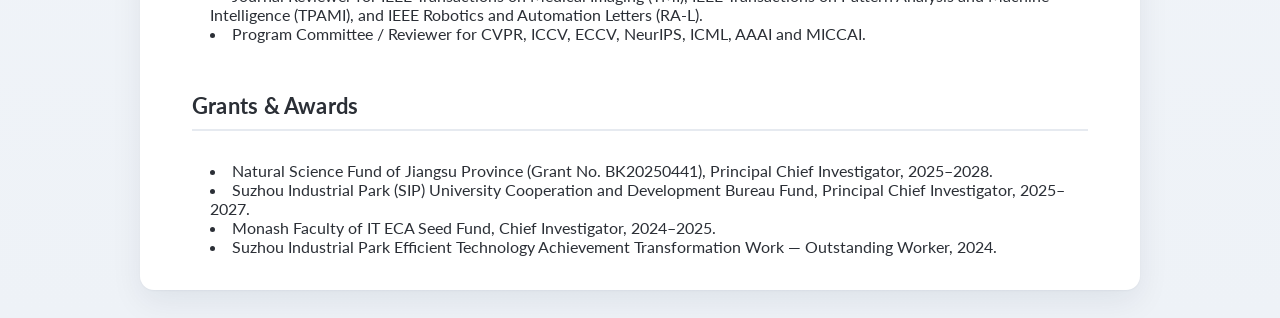
==== commit 609a65ca: "update" ====
--- a/index.html
+++ b/index.html
@@ -159,7 +159,7 @@
 
           <tr>
             <td style="padding:10px 20px;width:100%;valign:middle">
-               <div style="text-indent:2em"> <li> Leading the AIM for Health (Suzhou) Lab, focused on Embodied AI and medical imaging.</li>  </div>
+               <div style="text-indent:2em"> <li> Leading the Geometric Vision and Robotics Lab, home to the AIM for Health (Suzhou) initiative on Embodied AI and medical imaging.</li>  </div>
                <div style="text-indent:2em"> <li> Awarded the Natural Science Fund of Jiangsu Province (Grant No. BK20250441), 2025&ndash;2028.</li>  </div>
                <div style="text-indent:2em"> <li> One paper is accepted to <a href="https://doi.org/10.1109/LRA.2025.3623938">IEEE Robotics and Automation Letters (RA-L)</a>: ColonAdapter.</li>  </div>
                <div style="text-indent:2em"> <li> One paper is accepted to ICRA 2025: <a href="https://doi.org/10.48550/arXiv.2503.08007">MoRE</a>.</li>  </div>
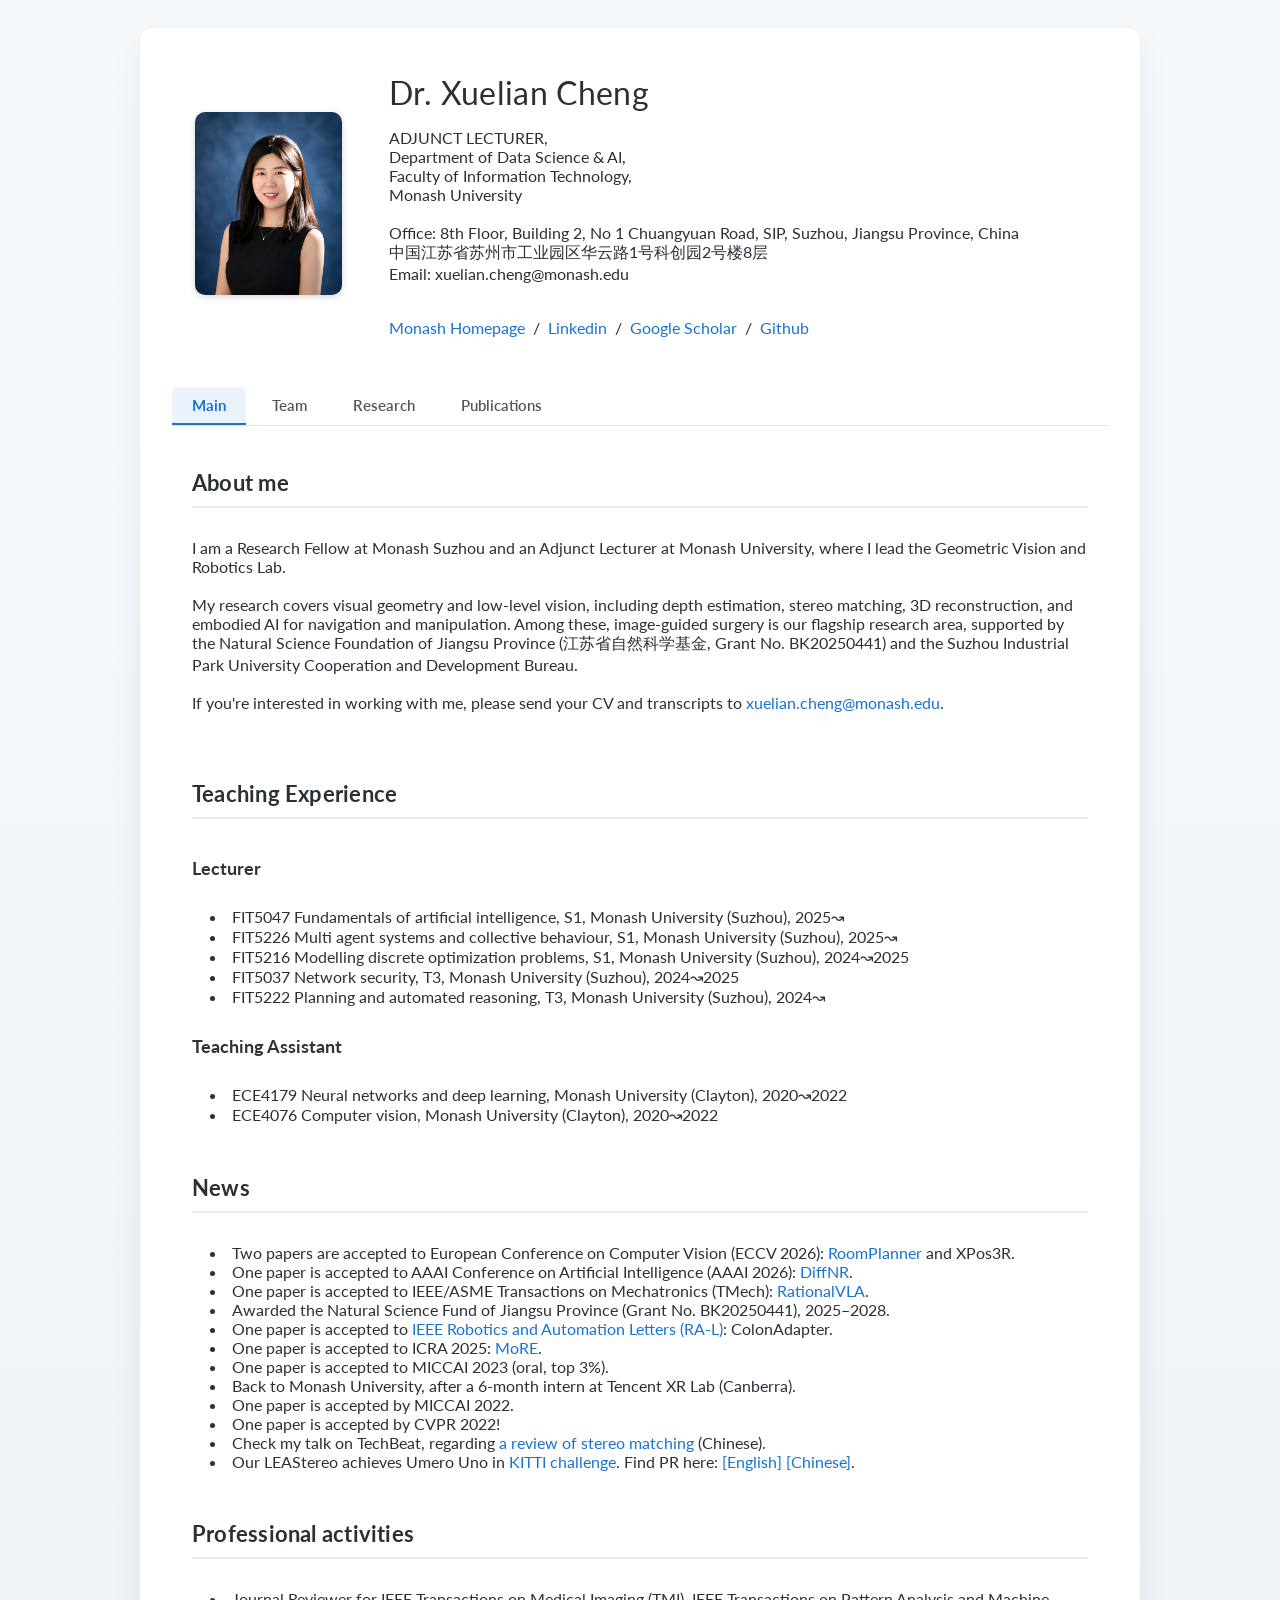
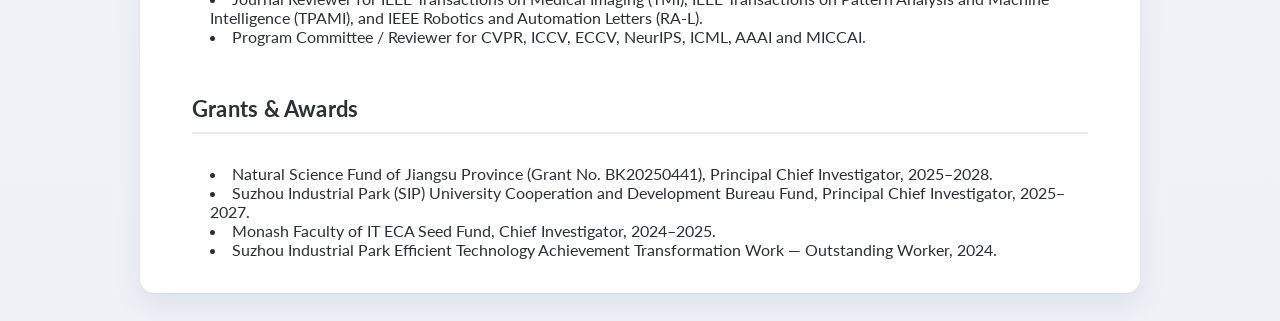
==== commit e289ea58: "Update index.html" ====
--- a/index.html
+++ b/index.html
@@ -92,10 +92,7 @@
               <div style="text-indent:0em">  I am a Research Fellow at Monash Suzhou and an Adjunct Lecturer at Monash University, where I lead the Geometric Vision and Robotics Lab. </div>
               <br />
 
-              <div style="text-indent:0em">  My research covers visual geometry and low-level vision &mdash; depth estimation, stereo matching, 3D reconstruction &mdash; and embodied AI for navigation and manipulation, with image-guided surgery as the lab's flagship application. </div>
-              <br />
-
-              <div style="text-indent:0em">  My work is supported by the Natural Science Fund of Jiangsu Province and the Suzhou Industrial Park University Cooperation and Development Bureau. I completed my PhD at Monash University in 2023. </div>
+              <div style="text-indent:0em">  My research covers visual geometry and low-level vision, including depth estimation, stereo matching, 3D reconstruction, and embodied AI for navigation and manipulation. Among these, image-guided surgery is our flagship research area, supported by the Natural Science Foundation of Jiangsu Province (江苏省自然科学基金, Grant No. BK20250441) and the Suzhou Industrial Park University Cooperation and Development Bureau. </div>
               <br />
 
               <div style="text-indent:0em">  If you're interested in working with me, please send your CV and transcripts to <a href="mailto:xuelian.cheng@monash.edu">xuelian.cheng@monash.edu</a>. </div>
@@ -159,7 +156,9 @@
 
           <tr>
             <td style="padding:10px 20px;width:100%;valign:middle">
-               <div style="text-indent:2em"> <li> Leading the Geometric Vision and Robotics Lab, home to the AIM for Health (Suzhou) initiative on Embodied AI and medical imaging.</li>  </div>
+               <div style="text-indent:2em"> <li> Two papers are accepted to European Conference on Computer Vision (ECCV 2026): <a href="https://kaitlina-s.github.io/RoomPlanner/">RoomPlanner</a> and XPos3R.</li>  </div>
+               <div style="text-indent:2em"> <li> One paper is accepted to AAAI Conference on Artificial Intelligence (AAAI 2026): <a href="https://ojs.aaai.org/index.php/AAAI/article/view/37871">DiffNR</a>.</li>  </div>
+               <div style="text-indent:2em"> <li> One paper is accepted to IEEE/ASME Transactions on Mechatronics (TMech): <a href="https://arxiv.org/pdf/2506.10826">RationalVLA</a>.</li>  </div>
                <div style="text-indent:2em"> <li> Awarded the Natural Science Fund of Jiangsu Province (Grant No. BK20250441), 2025&ndash;2028.</li>  </div>
                <div style="text-indent:2em"> <li> One paper is accepted to <a href="https://doi.org/10.1109/LRA.2025.3623938">IEEE Robotics and Automation Letters (RA-L)</a>: ColonAdapter.</li>  </div>
                <div style="text-indent:2em"> <li> One paper is accepted to ICRA 2025: <a href="https://doi.org/10.48550/arXiv.2503.08007">MoRE</a>.</li>  </div>
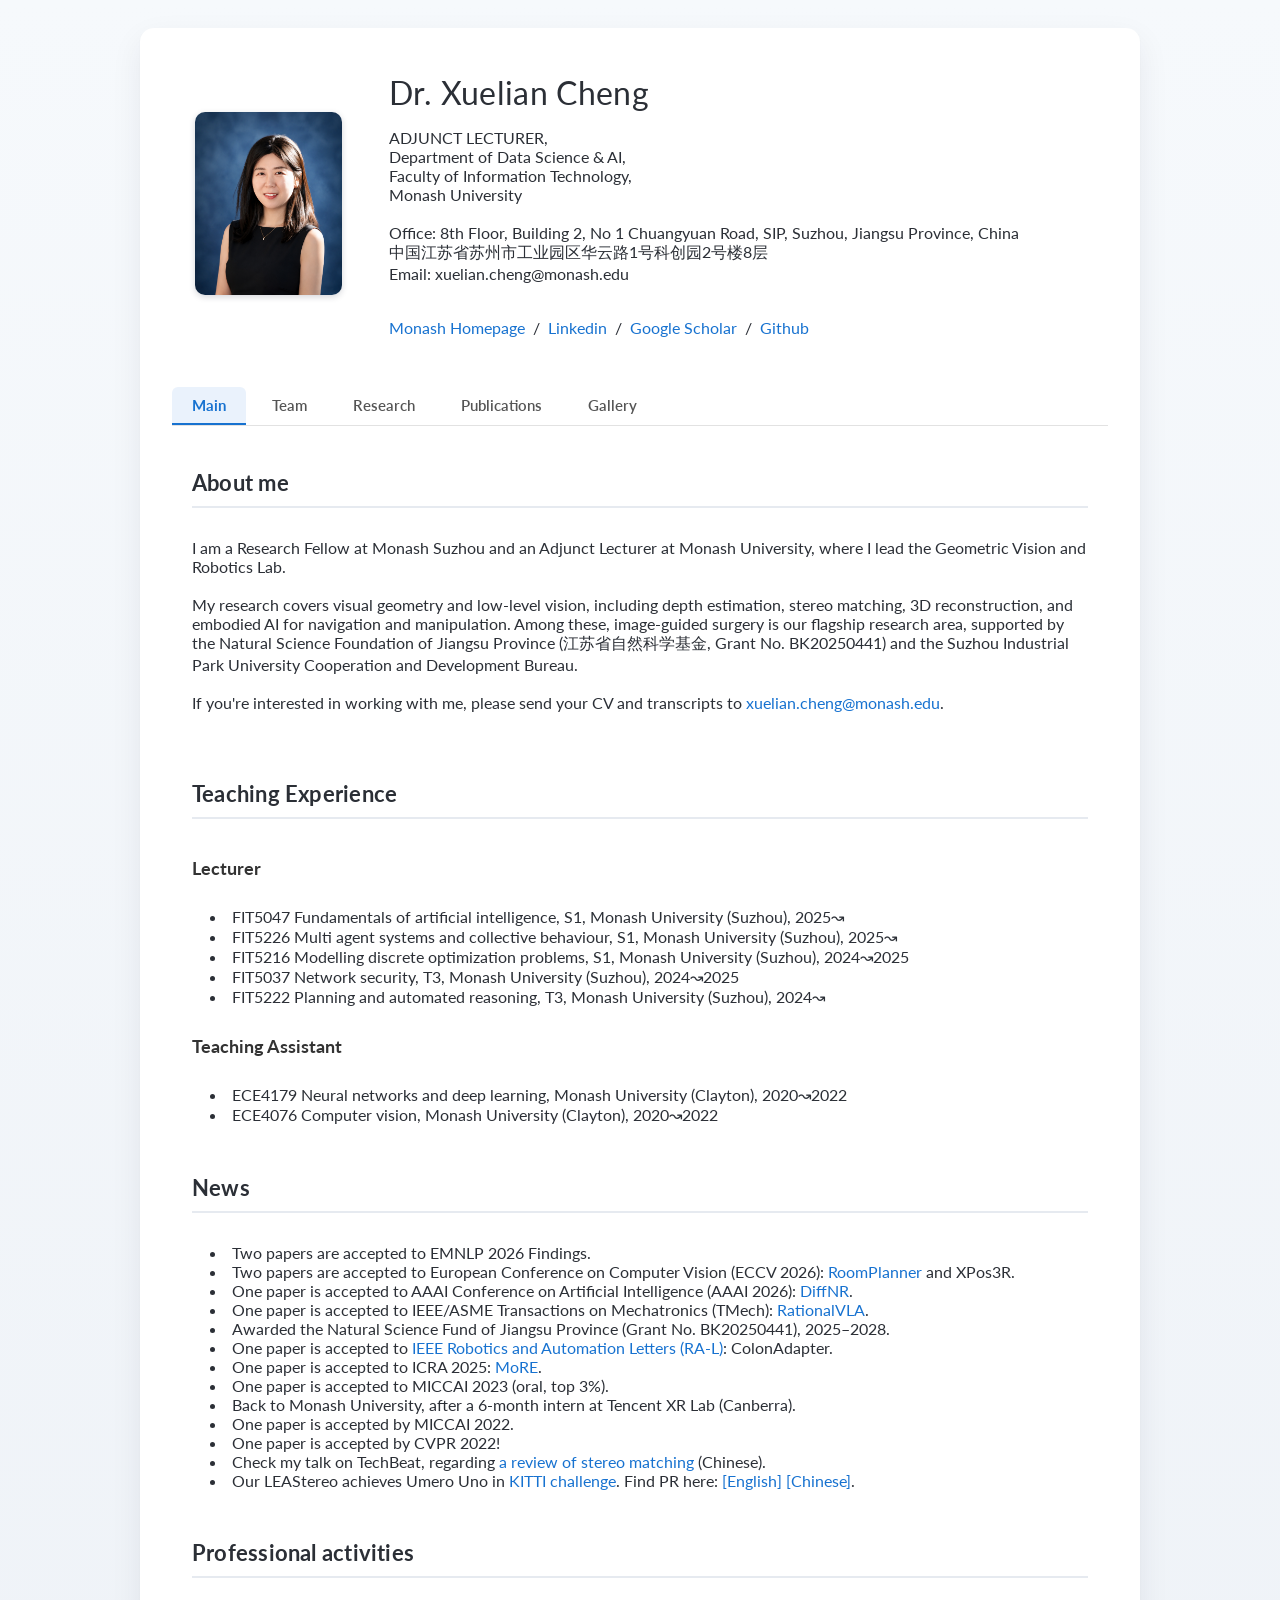
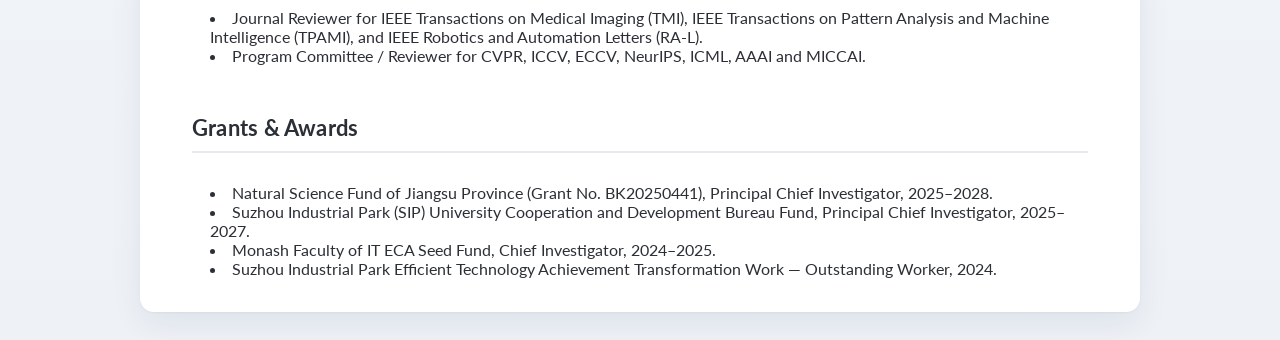
==== commit ea3fb153: "update" ====
--- a/index.html
+++ b/index.html
@@ -75,6 +75,7 @@
             <li><a href="team.html">Team</a></li>
             <li><a href="research.html">Research</a></li>
             <li><a href="publications.html">Publications</a></li>
+            <li><a href="gallery.html">Gallery</a></li>
           </ul>
         </nav>
 
@@ -156,6 +157,7 @@
 
           <tr>
             <td style="padding:10px 20px;width:100%;valign:middle">
+               <div style="text-indent:2em"> <li> Two papers are accepted to EMNLP 2026 Findings.</li>  </div>
                <div style="text-indent:2em"> <li> Two papers are accepted to European Conference on Computer Vision (ECCV 2026): <a href="https://kaitlina-s.github.io/RoomPlanner/">RoomPlanner</a> and XPos3R.</li>  </div>
                <div style="text-indent:2em"> <li> One paper is accepted to AAAI Conference on Artificial Intelligence (AAAI 2026): <a href="https://ojs.aaai.org/index.php/AAAI/article/view/37871">DiffNR</a>.</li>  </div>
                <div style="text-indent:2em"> <li> One paper is accepted to IEEE/ASME Transactions on Mechatronics (TMech): <a href="https://arxiv.org/pdf/2506.10826">RationalVLA</a>.</li>  </div>
--- a/stylesheet.css
+++ b/stylesheet.css
@@ -440,6 +440,84 @@
   color: var(--ink);
 }
 
+/* photo gallery */
+.gallery-grid {
+  display: grid;
+  grid-template-columns: repeat(auto-fill, minmax(220px, 1fr));
+  gap: 20px;
+}
+
+.gallery-card {
+  display: flex;
+  flex-direction: column;
+  background: var(--card-bg);
+  border: 1px solid var(--hairline);
+  border-radius: 10px;
+  overflow: hidden;
+  box-shadow: 0 1px 2px rgba(20, 30, 50, 0.04);
+  transition: transform .15s ease-in-out, box-shadow .15s ease-in-out;
+}
+
+.gallery-card:hover {
+  transform: translateY(-2px);
+  box-shadow: 0 8px 20px rgba(20, 30, 50, 0.1);
+}
+
+.gallery-photo {
+  position: relative;
+  width: 100%;
+  aspect-ratio: 4 / 3;
+  overflow: hidden;
+  background: #eef2f7;
+}
+
+.gallery-photo img {
+  display: block;
+  width: 100%;
+  height: 100%;
+  object-fit: cover;
+}
+
+/* for portrait documents/certificates: show the whole page instead of cropping */
+.gallery-photo.contain {
+  background: #ffffff;
+}
+
+.gallery-photo.contain img {
+  object-fit: contain;
+}
+
+.gallery-photo-placeholder {
+  width: 100%;
+  height: 100%;
+  display: flex;
+  flex-direction: column;
+  align-items: center;
+  justify-content: center;
+  gap: 6px;
+  background-image: repeating-linear-gradient(45deg, #f4f6f9, #f4f6f9 10px, #eaeff5 10px, #eaeff5 20px);
+  color: #9aa4b2;
+}
+
+.gallery-photo-placeholder svg {
+  width: 28px;
+  height: 28px;
+  opacity: 0.6;
+}
+
+.gallery-photo-placeholder span {
+  font-size: 12px;
+  letter-spacing: 0.02em;
+}
+
+.gallery-caption {
+  padding: 10px 14px 14px 14px;
+  font-size: 13px;
+  line-height: 1.45;
+  color: var(--ink-soft);
+  font-style: italic;
+}
+
 /* small screens */
 @media (max-width: 620px) {
   body {
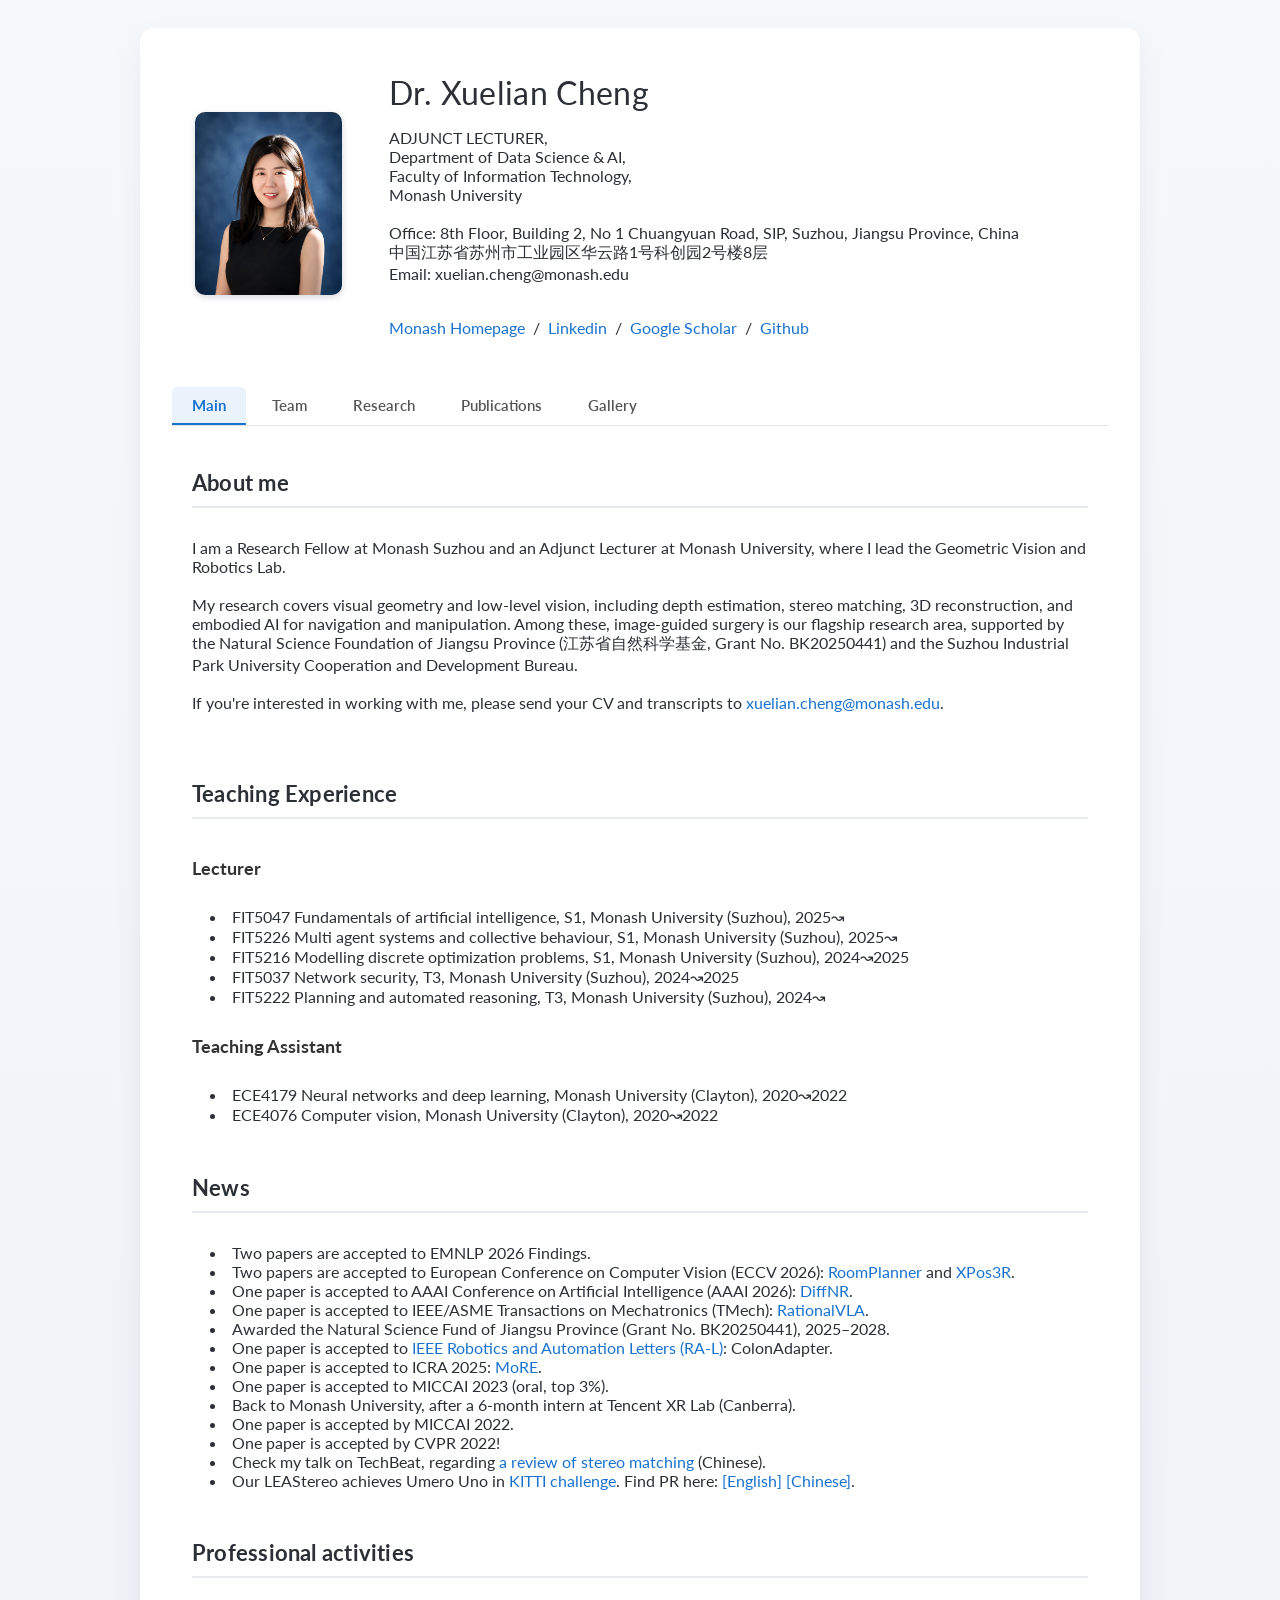
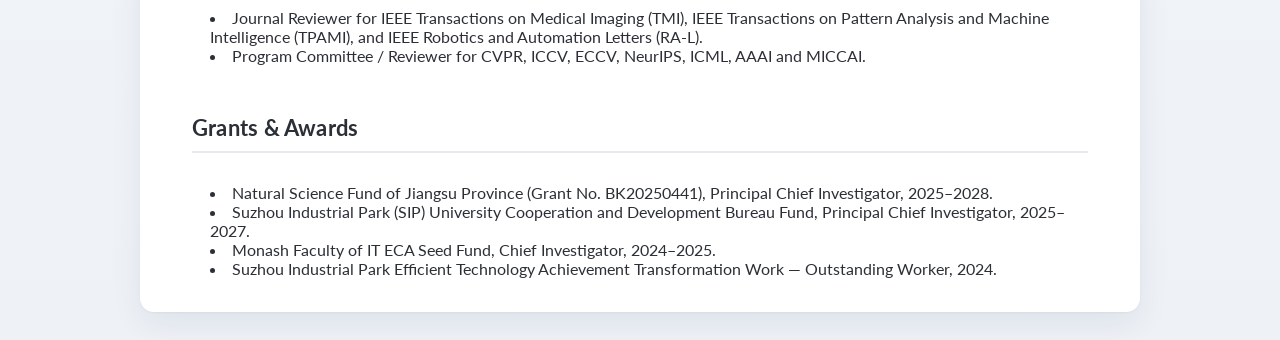
==== commit 1b0d4d24: "update" ====
--- a/index.html
+++ b/index.html
@@ -158,7 +158,7 @@
           <tr>
             <td style="padding:10px 20px;width:100%;valign:middle">
                <div style="text-indent:2em"> <li> Two papers are accepted to EMNLP 2026 Findings.</li>  </div>
-               <div style="text-indent:2em"> <li> Two papers are accepted to European Conference on Computer Vision (ECCV 2026): <a href="https://kaitlina-s.github.io/RoomPlanner/">RoomPlanner</a> and XPos3R.</li>  </div>
+               <div style="text-indent:2em"> <li> Two papers are accepted to European Conference on Computer Vision (ECCV 2026): <a href="https://kaitlina-s.github.io/RoomPlanner/">RoomPlanner</a> and <a href="https://eccv.ecva.net/virtual/2026/poster/4332">XPos3R</a>.</li>  </div>
                <div style="text-indent:2em"> <li> One paper is accepted to AAAI Conference on Artificial Intelligence (AAAI 2026): <a href="https://ojs.aaai.org/index.php/AAAI/article/view/37871">DiffNR</a>.</li>  </div>
                <div style="text-indent:2em"> <li> One paper is accepted to IEEE/ASME Transactions on Mechatronics (TMech): <a href="https://arxiv.org/pdf/2506.10826">RationalVLA</a>.</li>  </div>
                <div style="text-indent:2em"> <li> Awarded the Natural Science Fund of Jiangsu Province (Grant No. BK20250441), 2025&ndash;2028.</li>  </div>
